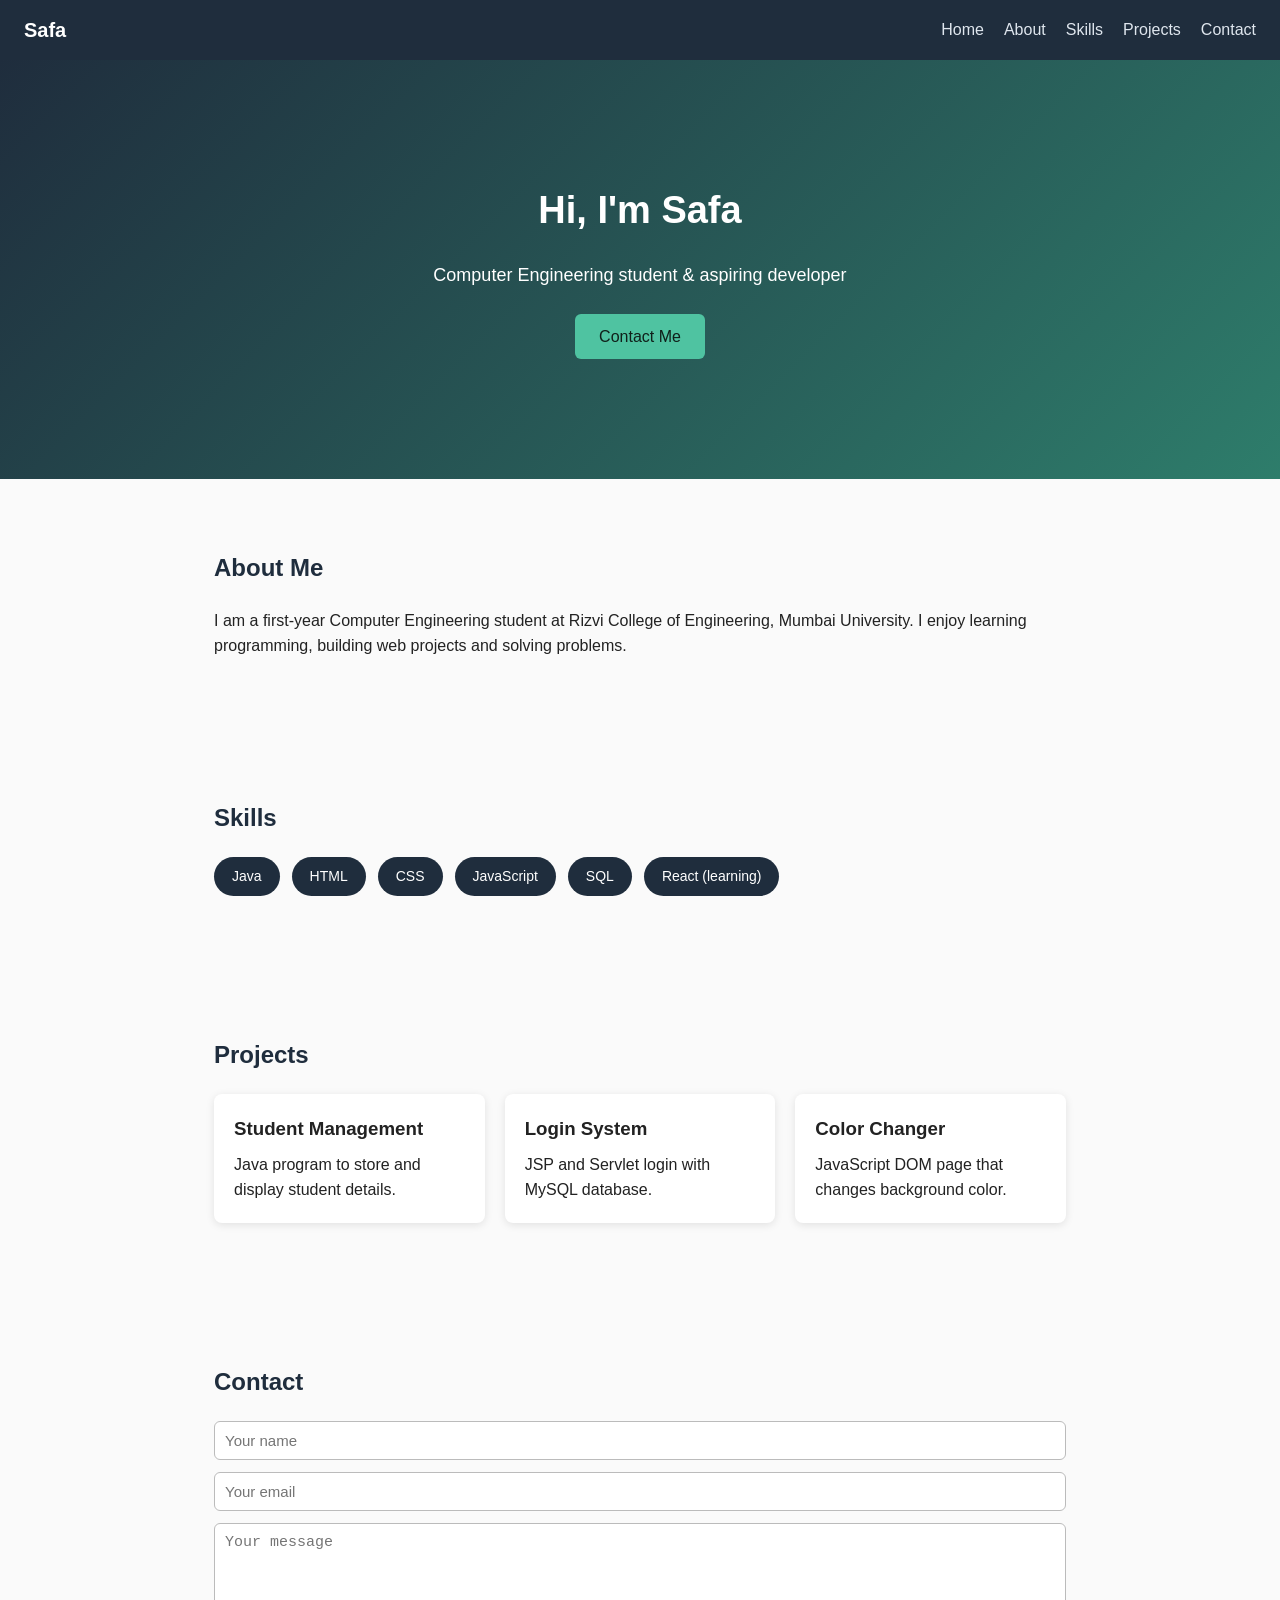
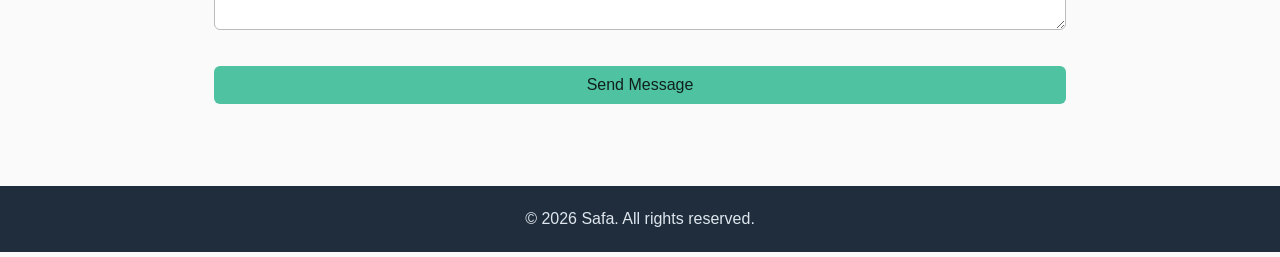
==== Exp 7/portfolio.html @ bd34493e "Create portfolio.html for personal portfolio This HTML file serves as a personal portfolio, showcasi" ====
<!DOCTYPE html>
<html lang="en">
<head>
<meta charset="UTF-8">
<meta name="viewport" content="width=device-width, initial-scale=1.0">
<title>My Portfolio</title>
<style>
    * { margin: 0; padding: 0; box-sizing: border-box; }
    html { scroll-behavior: smooth; }
    body { font-family: Arial, sans-serif; line-height: 1.6; color: #222; background: #fafafa; }

    nav {
        position: sticky; top: 0; background: #1f2d3d; padding: 14px 24px;
        display: flex; justify-content: space-between; align-items: center; z-index: 10;
    }
    nav h1 { color: #fff; font-size: 20px; }
    nav ul { list-style: none; display: flex; gap: 20px; }
    nav a { color: #dfe6ee; text-decoration: none; }
    nav a:hover { color: #4fc3a1; }

    section { padding: 70px 24px; max-width: 900px; margin: auto; }
    h2 { margin-bottom: 20px; color: #1f2d3d; }

    #home {
        max-width: none; text-align: center; color: #fff;
        background: linear-gradient(135deg, #1f2d3d, #2e7d6b);
        padding: 120px 24px;
    }
    #home h2 { color: #fff; font-size: 38px; }
    #home p { font-size: 18px; margin-top: 10px; }
    .btn {
        display: inline-block; margin-top: 24px; padding: 10px 24px;
        background: #4fc3a1; color: #10201a; text-decoration: none;
        border-radius: 6px; border: none; cursor: pointer; font-size: 16px;
    }
    .btn:hover { background: #3aa588; }

    .skills { display: flex; flex-wrap: wrap; gap: 12px; }
    .skill {
        background: #1f2d3d; color: #fff; padding: 8px 18px;
        border-radius: 20px; font-size: 14px;
    }

    .projects { display: grid; grid-template-columns: repeat(auto-fit, minmax(250px, 1fr)); gap: 20px; }
    .project {
        background: #fff; padding: 20px; border-radius: 8px;
        box-shadow: 0 2px 8px rgba(0,0,0,0.1);
    }
    .project h3 { margin-bottom: 8px; }

    form { display: flex; flex-direction: column; gap: 12px; }
    input, textarea {
        padding: 10px; border: 1px solid #bbb; border-radius: 6px; font-size: 15px;
    }
    #msg { margin-top: 12px; font-weight: bold; }
    .error { color: #c62828; }
    .success { color: #2e7d32; }

    footer { text-align: center; padding: 20px; background: #1f2d3d; color: #dfe6ee; }
</style>
</head>
<body>

<nav>
    <h1>Safa</h1>
    <ul>
        <li><a href="#home">Home</a></li>
        <li><a href="#about">About</a></li>
        <li><a href="#skills">Skills</a></li>
        <li><a href="#projects">Projects</a></li>
        <li><a href="#contact">Contact</a></li>
    </ul>
</nav>

<section id="home">
    <h2>Hi, I'm Safa</h2>
    <p>Computer Engineering student & aspiring developer</p>
    <a href="#contact" class="btn">Contact Me</a>
</section>

<section id="about">
    <h2>About Me</h2>
    <p>
        I am a first-year Computer Engineering student at Rizvi College of Engineering,
        Mumbai University. I enjoy learning programming, building web projects and
        solving problems.
    </p>
</section>

<section id="skills">
    <h2>Skills</h2>
    <div class="skills">
        <span class="skill">Java</span>
        <span class="skill">HTML</span>
        <span class="skill">CSS</span>
        <span class="skill">JavaScript</span>
        <span class="skill">SQL</span>
        <span class="skill">React (learning)</span>
    </div>
</section>

<section id="projects">
    <h2>Projects</h2>
    <div class="projects">
        <div class="project">
            <h3>Student Management</h3>
            <p>Java program to store and display student details.</p>
        </div>
        <div class="project">
            <h3>Login System</h3>
            <p>JSP and Servlet login with MySQL database.</p>
        </div>
        <div class="project">
            <h3>Color Changer</h3>
            <p>JavaScript DOM page that changes background color.</p>
        </div>
    </div>
</section>

<section id="contact">
    <h2>Contact</h2>
    <form id="contactForm">
        <input type="text" id="name" placeholder="Your name">
        <input type="text" id="email" placeholder="Your email">
        <textarea id="message" rows="5" placeholder="Your message"></textarea>
        <button type="submit" class="btn">Send Message</button>
    </form>
    <p id="msg"></p>
</section>

<footer>&copy; 2026 Safa. All rights reserved.</footer>

<script>
    const form = document.getElementById("contactForm");
    const msg = document.getElementById("msg");

    form.addEventListener("submit", function (e) {
        e.preventDefault();

        const name = document.getElementById("name").value.trim();
        const email = document.getElementById("email").value.trim();
        const message = document.getElementById("message").value.trim();
        const emailPattern = /^[^\s@]+@[^\s@]+\.[^\s@]+$/;

        if (name === "") {
            showMessage("Please enter your name.", "error");
        } else if (!emailPattern.test(email)) {
            showMessage("Please enter a valid email address.", "error");
        } else if (message.length < 10) {
            showMessage("Message must be at least 10 characters long.", "error");
        } else {
            showMessage("Thank you, " + name + "! Your message has been sent.", "success");
            form.reset();
        }
    });

    function showMessage(text, type) {
        msg.textContent = text;
        msg.className = type;
    }
</script>

</body>
</html>
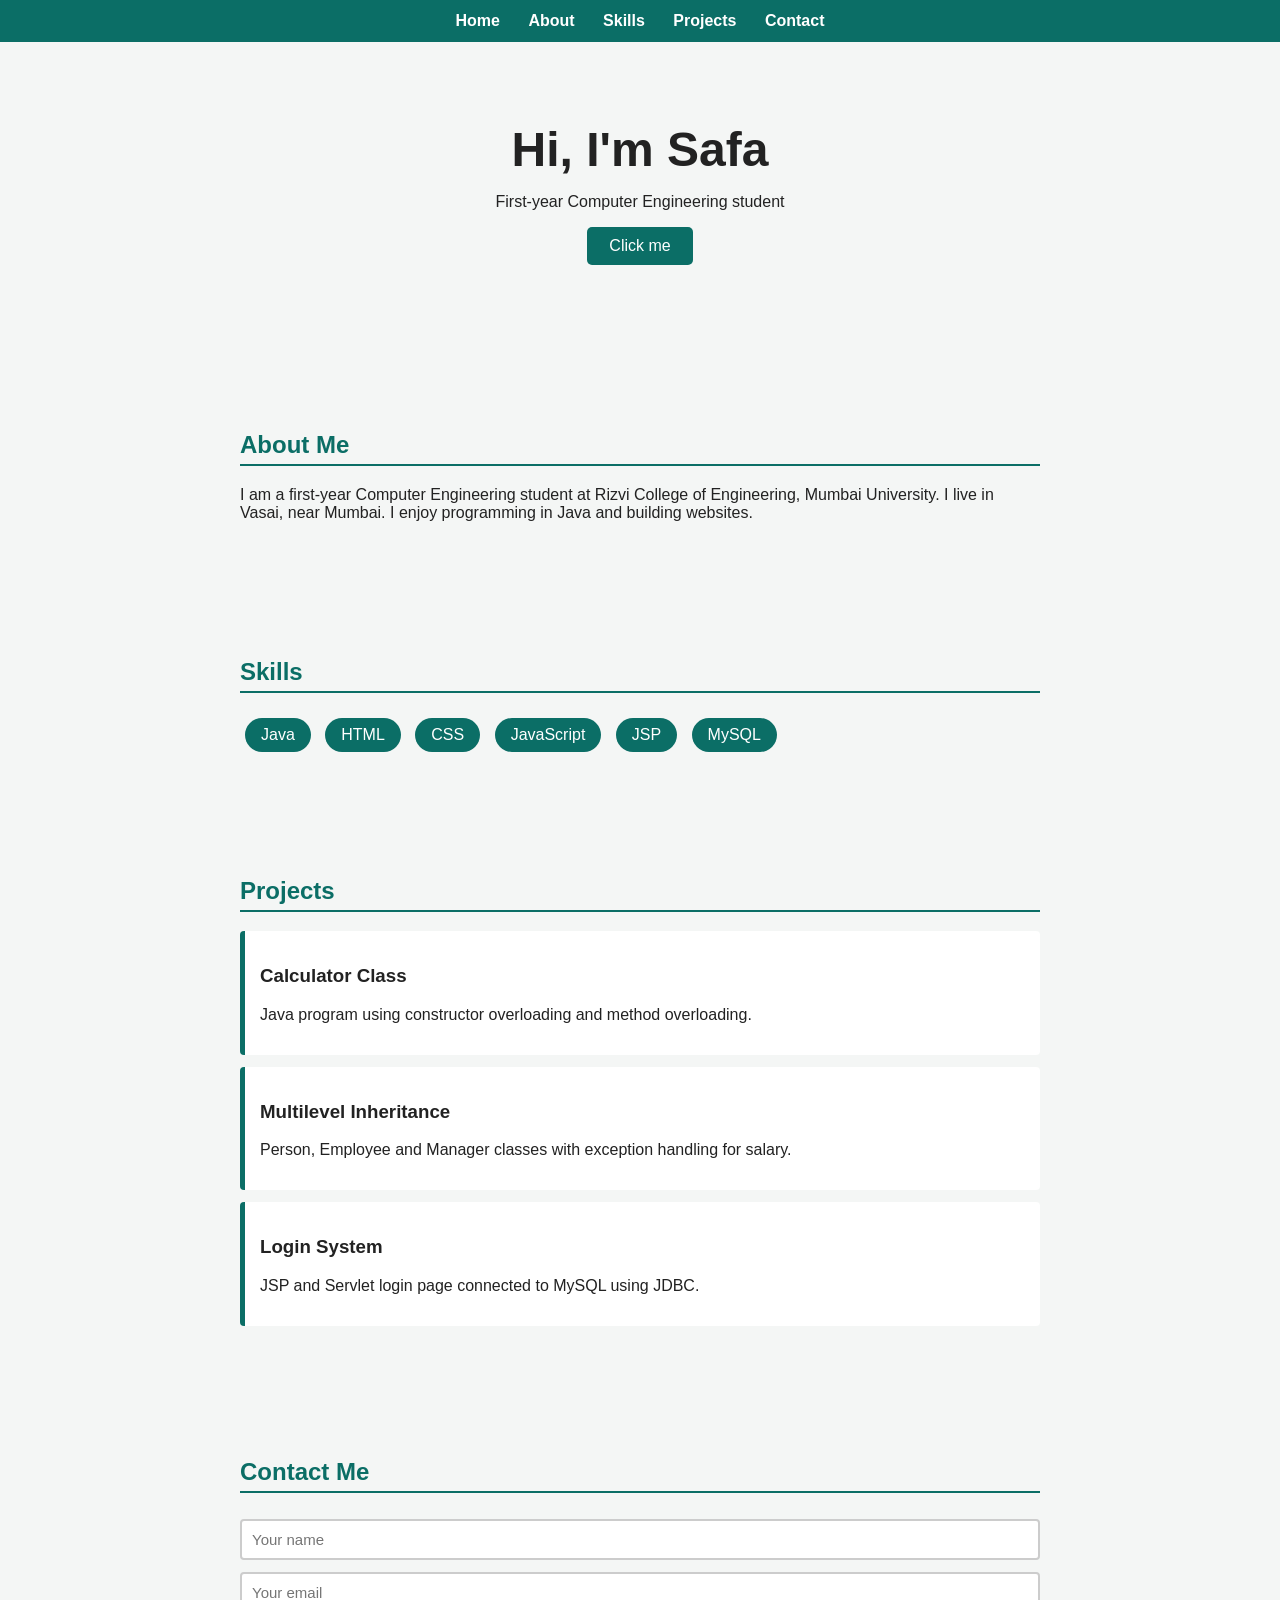
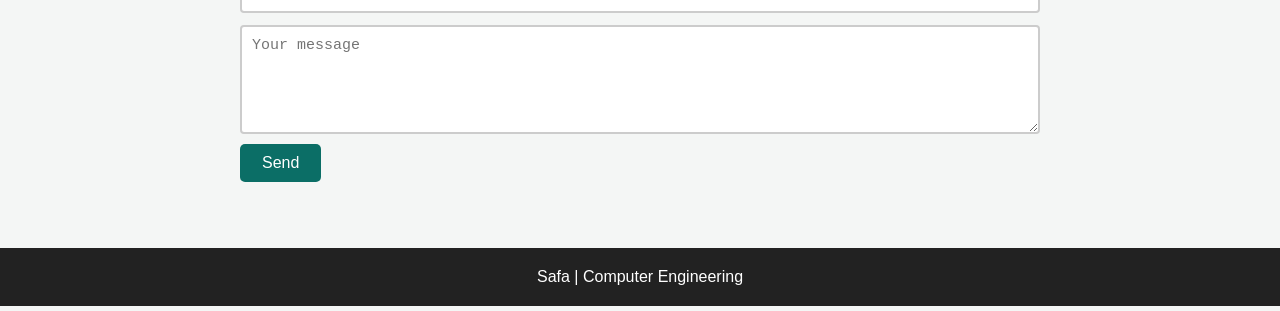
==== commit 9a35ca7d: "Update portfolio.html" ====
--- a/Exp 7/portfolio.html
+++ b/Exp 7/portfolio.html
@@ -1,163 +1,152 @@
 <!DOCTYPE html>
-<html lang="en">
+<html>
 <head>
-<meta charset="UTF-8">
-<meta name="viewport" content="width=device-width, initial-scale=1.0">
-<title>My Portfolio</title>
+<title>Safa - Portfolio</title>
 <style>
-    * { margin: 0; padding: 0; box-sizing: border-box; }
-    html { scroll-behavior: smooth; }
-    body { font-family: Arial, sans-serif; line-height: 1.6; color: #222; background: #fafafa; }
-
-    nav {
-        position: sticky; top: 0; background: #1f2d3d; padding: 14px 24px;
-        display: flex; justify-content: space-between; align-items: center; z-index: 10;
-    }
-    nav h1 { color: #fff; font-size: 20px; }
-    nav ul { list-style: none; display: flex; gap: 20px; }
-    nav a { color: #dfe6ee; text-decoration: none; }
-    nav a:hover { color: #4fc3a1; }
-
-    section { padding: 70px 24px; max-width: 900px; margin: auto; }
-    h2 { margin-bottom: 20px; color: #1f2d3d; }
-
-    #home {
-        max-width: none; text-align: center; color: #fff;
-        background: linear-gradient(135deg, #1f2d3d, #2e7d6b);
-        padding: 120px 24px;
-    }
-    #home h2 { color: #fff; font-size: 38px; }
-    #home p { font-size: 18px; margin-top: 10px; }
-    .btn {
-        display: inline-block; margin-top: 24px; padding: 10px 24px;
-        background: #4fc3a1; color: #10201a; text-decoration: none;
-        border-radius: 6px; border: none; cursor: pointer; font-size: 16px;
-    }
-    .btn:hover { background: #3aa588; }
-
-    .skills { display: flex; flex-wrap: wrap; gap: 12px; }
-    .skill {
-        background: #1f2d3d; color: #fff; padding: 8px 18px;
-        border-radius: 20px; font-size: 14px;
-    }
-
-    .projects { display: grid; grid-template-columns: repeat(auto-fit, minmax(250px, 1fr)); gap: 20px; }
-    .project {
-        background: #fff; padding: 20px; border-radius: 8px;
-        box-shadow: 0 2px 8px rgba(0,0,0,0.1);
-    }
-    .project h3 { margin-bottom: 8px; }
-
-    form { display: flex; flex-direction: column; gap: 12px; }
-    input, textarea {
-        padding: 10px; border: 1px solid #bbb; border-radius: 6px; font-size: 15px;
-    }
-    #msg { margin-top: 12px; font-weight: bold; }
-    .error { color: #c62828; }
-    .success { color: #2e7d32; }
-
-    footer { text-align: center; padding: 20px; background: #1f2d3d; color: #dfe6ee; }
+  body { font-family: Arial, sans-serif; margin: 0; background: #f4f6f5; color: #222; }
+  nav { background: #0b6e66; padding: 12px; position: sticky; top: 0; text-align: center; }
+  nav a { color: white; margin: 0 12px; text-decoration: none; font-weight: bold; }
+  nav a:hover { text-decoration: underline; }
+  section { padding: 50px 20px; max-width: 800px; margin: auto; }
+  h1 { font-size: 48px; margin: 0; }
+  h2 { color: #0b6e66; border-bottom: 2px solid #0b6e66; padding-bottom: 5px; }
+  #home { text-align: center; padding-top: 80px; padding-bottom: 80px; }
+  .btn { background: #0b6e66; color: white; border: none; padding: 10px 22px;
+         font-size: 16px; border-radius: 5px; cursor: pointer; text-decoration: none; }
+  .skill { display: inline-block; background: #0b6e66; color: white;
+           padding: 8px 16px; margin: 5px; border-radius: 20px; }
+  .project { background: white; padding: 15px; margin: 12px 0;
+             border-left: 5px solid #0b6e66; border-radius: 4px; }
+  input, textarea { width: 100%; padding: 10px; margin: 6px 0; box-sizing: border-box;
+                    border: 2px solid #ccc; border-radius: 4px; font-size: 15px; }
+  .error { color: red; font-size: 14px; }
+  #result { margin-top: 15px; font-weight: bold; }
+  footer { text-align: center; padding: 20px; background: #222; color: white; }
 </style>
 </head>
 <body>
 
 <nav>
-    <h1>Safa</h1>
-    <ul>
-        <li><a href="#home">Home</a></li>
-        <li><a href="#about">About</a></li>
-        <li><a href="#skills">Skills</a></li>
-        <li><a href="#projects">Projects</a></li>
-        <li><a href="#contact">Contact</a></li>
-    </ul>
+  <a href="#home">Home</a>
+  <a href="#about">About</a>
+  <a href="#skills">Skills</a>
+  <a href="#projects">Projects</a>
+  <a href="#contact">Contact</a>
 </nav>
 
+<!-- HOME -->
 <section id="home">
-    <h2>Hi, I'm Safa</h2>
-    <p>Computer Engineering student & aspiring developer</p>
-    <a href="#contact" class="btn">Contact Me</a>
+  <h1>Hi, I'm Safa</h1>
+  <p>First-year Computer Engineering student</p>
+  <button class="btn" onclick="sayHello()">Click me</button>
+  <p id="hello"></p>
 </section>
 
+<!-- ABOUT -->
 <section id="about">
-    <h2>About Me</h2>
-    <p>
-        I am a first-year Computer Engineering student at Rizvi College of Engineering,
-        Mumbai University. I enjoy learning programming, building web projects and
-        solving problems.
-    </p>
+  <h2>About Me</h2>
+  <p>I am a first-year Computer Engineering student at Rizvi College of Engineering, Mumbai University. I live in Vasai, near Mumbai. I enjoy programming in Java and building websites.</p>
 </section>
 
+<!-- SKILLS -->
 <section id="skills">
-    <h2>Skills</h2>
-    <div class="skills">
-        <span class="skill">Java</span>
-        <span class="skill">HTML</span>
-        <span class="skill">CSS</span>
-        <span class="skill">JavaScript</span>
-        <span class="skill">SQL</span>
-        <span class="skill">React (learning)</span>
-    </div>
+  <h2>Skills</h2>
+  <span class="skill">Java</span>
+  <span class="skill">HTML</span>
+  <span class="skill">CSS</span>
+  <span class="skill">JavaScript</span>
+  <span class="skill">JSP</span>
+  <span class="skill">MySQL</span>
 </section>
 
+<!-- PROJECTS -->
 <section id="projects">
-    <h2>Projects</h2>
-    <div class="projects">
-        <div class="project">
-            <h3>Student Management</h3>
-            <p>Java program to store and display student details.</p>
-        </div>
-        <div class="project">
-            <h3>Login System</h3>
-            <p>JSP and Servlet login with MySQL database.</p>
-        </div>
-        <div class="project">
-            <h3>Color Changer</h3>
-            <p>JavaScript DOM page that changes background color.</p>
-        </div>
-    </div>
+  <h2>Projects</h2>
+  <div class="project">
+    <h3>Calculator Class</h3>
+    <p>Java program using constructor overloading and method overloading.</p>
+  </div>
+  <div class="project">
+    <h3>Multilevel Inheritance</h3>
+    <p>Person, Employee and Manager classes with exception handling for salary.</p>
+  </div>
+  <div class="project">
+    <h3>Login System</h3>
+    <p>JSP and Servlet login page connected to MySQL using JDBC.</p>
+  </div>
 </section>
 
+<!-- CONTACT -->
 <section id="contact">
-    <h2>Contact</h2>
-    <form id="contactForm">
-        <input type="text" id="name" placeholder="Your name">
-        <input type="text" id="email" placeholder="Your email">
-        <textarea id="message" rows="5" placeholder="Your message"></textarea>
-        <button type="submit" class="btn">Send Message</button>
-    </form>
-    <p id="msg"></p>
+  <h2>Contact Me</h2>
+  <form onsubmit="return validateForm()">
+    <input type="text" id="name" placeholder="Your name">
+    <div class="error" id="nameError"></div>
+
+    <input type="text" id="email" placeholder="Your email">
+    <div class="error" id="emailError"></div>
+
+    <textarea id="message" rows="5" placeholder="Your message"></textarea>
+    <div class="error" id="messageError"></div>
+
+    <button type="submit" class="btn">Send</button>
+  </form>
+  <p id="result"></p>
 </section>
 
-<footer>&copy; 2026 Safa. All rights reserved.</footer>
+<footer>Safa | Computer Engineering</footer>
 
 <script>
-    const form = document.getElementById("contactForm");
-    const msg = document.getElementById("msg");
+  // Interactive message on the home page
+  function sayHello() {
+    document.getElementById("hello").innerHTML = "Thanks for visiting my portfolio!";
+  }
 
-    form.addEventListener("submit", function (e) {
-        e.preventDefault();
+  // Contact form validation
+  function validateForm() {
+    var name = document.getElementById("name").value.trim();
+    var email = document.getElementById("email").value.trim();
+    var message = document.getElementById("message").value.trim();
+    var valid = true;
 
-        const name = document.getElementById("name").value.trim();
-        const email = document.getElementById("email").value.trim();
-        const message = document.getElementById("message").value.trim();
-        const emailPattern = /^[^\s@]+@[^\s@]+\.[^\s@]+$/;
+    // clear old messages
+    document.getElementById("nameError").innerHTML = "";
+    document.getElementById("emailError").innerHTML = "";
+    document.getElementById("messageError").innerHTML = "";
+    document.getElementById("result").innerHTML = "";
 
-        if (name === "") {
-            showMessage("Please enter your name.", "error");
-        } else if (!emailPattern.test(email)) {
-            showMessage("Please enter a valid email address.", "error");
-        } else if (message.length < 10) {
-            showMessage("Message must be at least 10 characters long.", "error");
-        } else {
-            showMessage("Thank you, " + name + "! Your message has been sent.", "success");
-            form.reset();
-        }
-    });
+    if (name == "") {
+      document.getElementById("nameError").innerHTML = "Name is required.";
+      valid = false;
+    } else if (name.length < 3) {
+      document.getElementById("nameError").innerHTML = "Name must be at least 3 characters.";
+      valid = false;
+    }
 
-    function showMessage(text, type) {
-        msg.textContent = text;
-        msg.className = type;
+    var emailPattern = /^[^ ]+@[^ ]+\.[a-z]{2,}$/;
+    if (email == "") {
+      document.getElementById("emailError").innerHTML = "Email is required.";
+      valid = false;
+    } else if (!emailPattern.test(email)) {
+      document.getElementById("emailError").innerHTML = "Enter a valid email.";
+      valid = false;
     }
+
+    if (message == "") {
+      document.getElementById("messageError").innerHTML = "Message is required.";
+      valid = false;
+    } else if (message.length < 10) {
+      document.getElementById("messageError").innerHTML = "Message must be at least 10 characters.";
+      valid = false;
+    }
+
+    if (valid) {
+      document.getElementById("result").style.color = "green";
+      document.getElementById("result").innerHTML = "Thank you, " + name + "! Your message has been sent.";
+    }
+
+    return false; // stops the page from reloading
+  }
 </script>
 
 </body>
